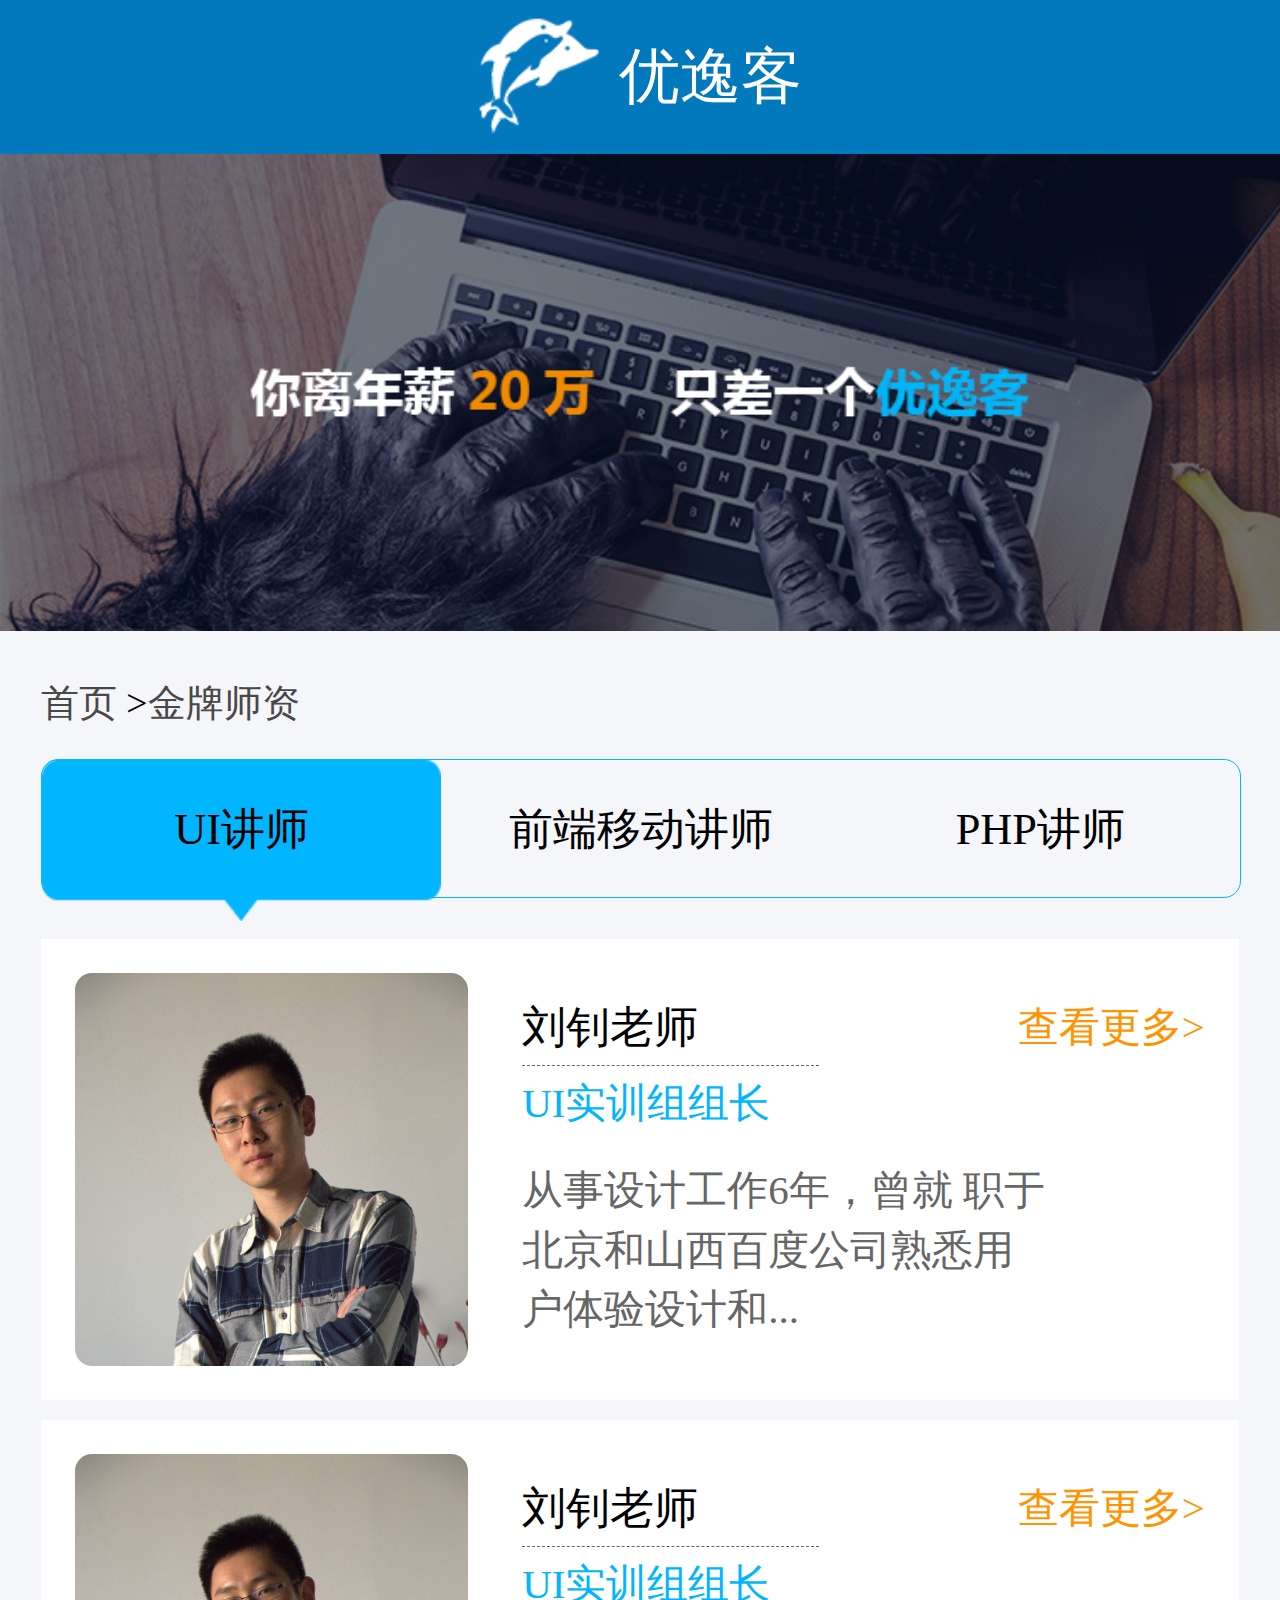
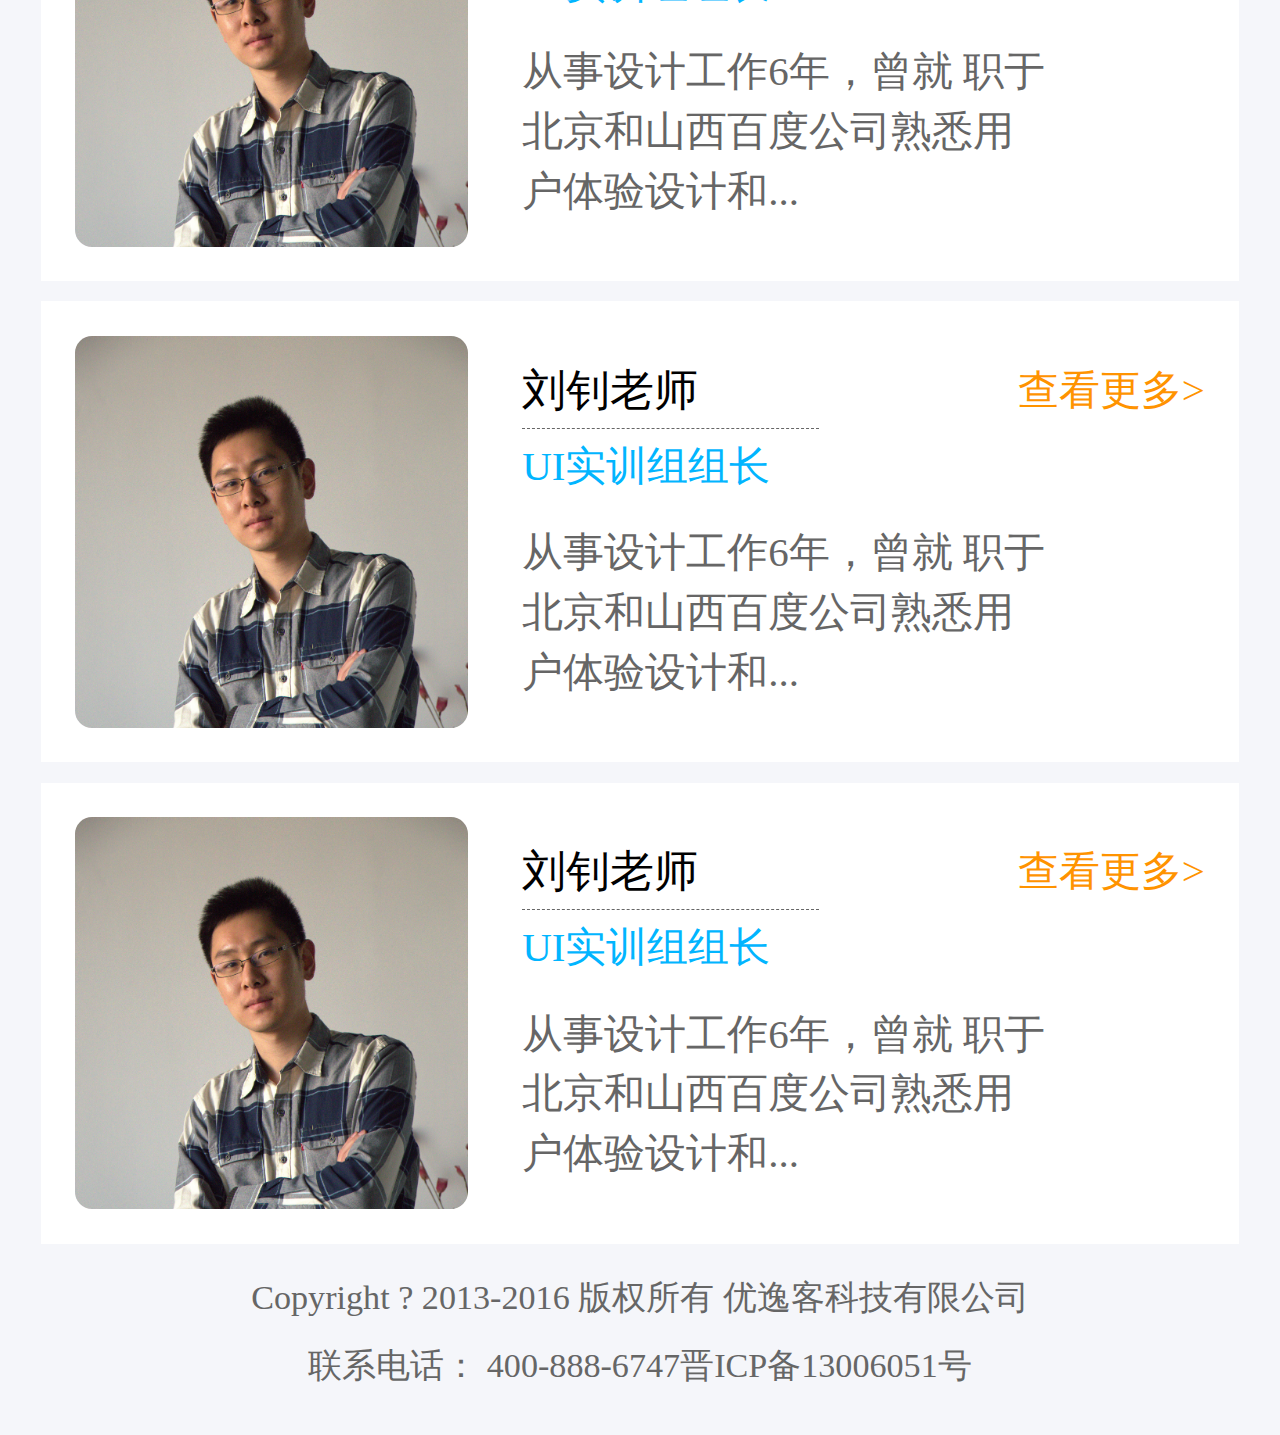
==== fxq_jpsz.html @ 82f6e85e "页面提交" ====
<!DOCTYPE html>
<html lang="en">
<head>
    <meta charset="UTF-8">
    <title>Document</title>
    <meta name="viewport" content="width=device-width,initial-scale=1.0,maximum-scale=1.0,user-scalable=0"/>
    <link rel="stylesheet" href="css/normalize.css">
    <link rel="stylesheet" href="css/fxq_jpsz.css">
    <link rel="stylesheet" href="css/fxq_hf.css">
    <link rel="stylesheet" href="css/swiper.min.css">
</head>
<body>
<!-- 头部 -->
<div class="fxq-head">
    <div class="fxq-t">
        <img src="images/logo.png" alt="">
        <span>优逸客</span>
    </div>
    <!--首页之外的页面固定banner图片-->
    <div class="fxq-banner-pic">
        <img src="images/banner.png" alt="">
    </div>
</div>
<!--金牌师资-->
<div class="fxq-jpsz">
    <!--面包屑导航-->
    <ul class="fxq-jpsz-nav">
        <li>
            <a href="##">首页</a>
            <span> > </span>
        </li>
        <li>
            <a href="##">金牌师资</a>
        </li>
    </ul>
    <!--金牌师资分类-->
    <ul class="fxq-jpsz-navs">
        <li>
            <div class="fxq-jpsz-bg" style="background:url(images/bg.png) no-repeat center/100% 100%">
                <a href="##" class="fxq-jpsz-alink">UI讲师</a>
            </div>
        </li>
        <li>
            <div class="fxq-jpsz-bg">
                <a href="##" class="fxq-jpsz-alink">前端移动讲师</a>
            </div>
        </li>
        <li>
            <div class="fxq-jpsz-bg">
                <a href="##" class="fxq-jpsz-alink">PHP讲师</a>
            </div>
        </li>
    </ul>
    <!--金牌教师列表-->
    <div class="fxq-jpsz-list">
        <!--金牌教师介绍-->
        <div class="fxq-jpsz-one">
            <!--教师图片-->
            <div class="fxq-jpsz-img">
                <img src="images/img.jpg" alt="">
            </div>
            <!--教师信息-->
            <ul class="fxq-jpsz-txt">
                <li class="fxq-jpsz-name">
                    <div class="fxq-jpsz-n">刘钊老师</div>
                    <div class="fxq-jpsz-p">UI实训组组长</div>
                </li>
                <li class="fxq-jpsz-more">
                    <a href="##">查看更多></a>
                </li>
                <li class="fxq-jpsz-con">
                    从事设计工作6年，曾就
                    职于北京和山西百度公司熟悉用户体验设计和...
                </li>
            </ul>
        </div>
        <div class="fxq-jpsz-one">
            <div class="fxq-jpsz-img">
                <img src="images/img.jpg" alt="">
            </div>
            <ul class="fxq-jpsz-txt">
                <li class="fxq-jpsz-name">
                    <div class="fxq-jpsz-n">刘钊老师</div>
                    <div class="fxq-jpsz-p">UI实训组组长</div>
                </li>
                <li class="fxq-jpsz-more">
                    <a href="##">查看更多></a>
                </li>
                <li class="fxq-jpsz-con">
                    从事设计工作6年，曾就
                    职于北京和山西百度公司熟悉用户体验设计和...
                </li>
            </ul>
        </div>
        <div class="fxq-jpsz-one">
            <!--教师图片-->
            <div class="fxq-jpsz-img">
                <img src="images/img.jpg" alt="">
            </div>
            <!--教师信息-->
            <ul class="fxq-jpsz-txt">
                <li class="fxq-jpsz-name">
                    <div class="fxq-jpsz-n">刘钊老师</div>
                    <div class="fxq-jpsz-p">UI实训组组长</div>
                </li>
                <li class="fxq-jpsz-more">
                    <a href="##">查看更多></a>
                </li>
                <li class="fxq-jpsz-con">
                    从事设计工作6年，曾就
                    职于北京和山西百度公司熟悉用户体验设计和...
                </li>
            </ul>
        </div>
        <div class="fxq-jpsz-one">
            <div class="fxq-jpsz-img">
                <img src="images/img.jpg" alt="">
            </div>
            <ul class="fxq-jpsz-txt">
                <li class="fxq-jpsz-name">
                    <div class="fxq-jpsz-n">刘钊老师</div>
                    <div class="fxq-jpsz-p">UI实训组组长</div>
                </li>
                <li class="fxq-jpsz-more">
                    <a href="##">查看更多></a>
                </li>
                <li class="fxq-jpsz-con">
                    从事设计工作6年，曾就
                    职于北京和山西百度公司熟悉用户体验设计和...
                </li>
            </ul>
        </div>
    </div>
</div>
<!--脚部-->
<div class="fxq-footer">
    <ul class="fxq-foot">
        <li>Copyright ? 2013-2016 版权所有 优逸客科技有限公司</li>
        <li>联系电话：
            <span>400-888-6747</span>晋ICP备13006051号
        </li>
    </ul>
</div>
</body>
<script src="js/basic.js"></script>
<script src="js/swiper.min.js"></script>
<script src="js/fxq.js"></script>
</html>
---- css/fxq_jpsz.css ----
body{
    font-family: "Microsoft YaHei";
    background: #F5F6FA;
}
*{
    list-style: none;
    padding:0;
    margin:0;
    border:0;
}
a{
    text-decoration: none;
    color: #494747;
}
/*金牌师资*/
.fxq-jpsz{
    width:7.02rem;
    height:auto;
    margin:0 auto;
    font-size: 0.22rem;
}
/*金牌师资面包屑导航*/
.fxq-jpsz-nav{
    height:0.65rem;
    margin-top: 0.1rem;
    line-height: 0.65rem;
}
.fxq-jpsz-nav li{
    float: left;
}
.fxq-jpsz-nav li a{
    font-size: 0.22rem;
}
/*金牌师资分类选项卡*/
.fxq-jpsz-navs{
    width:100%;
    height:0.8rem;
    border:0.01rem solid #01b5ff;
    border-radius:0.1rem;
    display: flex;
    justify-content:space-around;
}
.fxq-jpsz-navs li{
    width:33.33333%;
    line-height: 0.82rem;
    position: relative;
}
.fxq-jpsz-navs li a{
    display: block;
    width:100%;
    height:0.8rem;
    font-size: 0.26rem;
    color: #000;
    text-align: center;
}
.fxq-jpsz-navs li .fxq-jpsz-bg{
    width:100%;
    height:0.94rem;
    font-size: 0.26rem;
    position: absolute;
    top:0;
    left:0;
}
/*金牌师资列表*/
.fxq-jpsz-list{
    width:100%;
    margin-top: 0.24rem;
}
/*金牌师资每位教师信息*/
.fxq-jpsz-one{
    height:2.7rem;
    background: #fff;
    margin-bottom: 0.12rem;
}
/*教师图片*/
.fxq-jpsz-one .fxq-jpsz-img{
    display: inline-block;
    width:2.3rem;
    height:2.3rem;
    margin:0.2rem;
    border-radius:0.1rem;
    overflow: hidden;
}
.fxq-jpsz-one .fxq-jpsz-img img{
    width:100%;
    height:auto;
}
/*教师信息*/
.fxq-jpsz-txt{
    width:4rem;
    float: right;
    margin:0.3rem 0.2rem 0.3rem 0;
    display: flex;
    justify-content: space-between;
    flex-wrap: wrap;
    font-size: 0.24rem;
}
.fxq-jpsz-txt li{
    float: left;
}
.fxq-jpsz-name{
    width:1.74rem;
    height:1rem;
    line-height: 0.44rem;
}
.fxq-jpsz-n{
    font-size: 0.26rem;
    border-bottom: 0.01rem dashed #666;
}
.fxq-jpsz-p{
    color: #01b5ff;
}
.fxq-jpsz-more a{
    color: #ff9300;
    line-height: 0.44rem;
}
.fxq-jpsz-con{
    width:3.1rem;
    line-height: 0.35rem;
    color: #666666;
}
/*免费体验*/
.fxq-mfty{
    width:7.02rem;
    height:auto;
    margin:0 auto;
    font-size: 0.22rem;
}
/*免费体验面包屑导航*/
.fxq-mfty-nav{
    height:0.65rem;
    margin-top: 0.1rem;
    line-height: 0.65rem;
}
.fxq-mfty-nav li{
    float: left;
}
.fxq-mfty-nav li a{
    font-size: 0.22rem;
}
/*免费体验内容*/
.fxq-mfty-con{
    width:100%;
    height:auto;
    background: #fff;
    padding-top: 0.1rem;
}
.fxq-mfty-con .fxq-mfty-t{
    height:0.56rem;
    line-height: 0.56rem;
    margin:0 0.2rem 0.15rem 0.2rem;
}
.fxq-mfty-con .fxq-mfty-t .fxq-mfty-block{
    width:0.06rem;
    height:0.22rem;
    background: #01b5ff;
    margin-top:0.17rem;
    float: left;
}
.fxq-clear{
    clear: both;
}
.fxq-mfty-con .fxq-mfty-t .fxq-mfty-txt{
    width:6.4rem;
    border-bottom: 0.01rem dashed #444444;
    float: right;
    font-size: 0.24rem;
}
.fxq-mfty-ones{
    margin-left: 0.4rem;
}
.fxq-mfty-ones p{
    line-height: 0.4rem;
    font-size: 0.24rem;
    color: #666666;
    margin-bottom: 0.4rem;
}
.fxq-mfty-box{
    width:100%;
    height:3.6rem;
    background: #666666;
}
.fxq-mfty-con .fxq-mfty-line{
    width:6.45rem;
    border-bottom: 0.01rem dashed #666666;
    margin: 0.3rem 0 0.3rem 0.4rem;
}
.fxq-mfty-con .fxq-mfty-share{
    height:0.5rem;
    margin:0 0.2rem 0.25rem;
}
---- css/fxq_hf.css ----
body{
	font-family: "Microsoft YaHei";
}
*{
	list-style: none;
	padding:0;
	margin:0;
	border:0;
}
/*头部*/
.fxq-head{
	width: 7.5rem;
	height: auto;
}
.fxq-t{
	width: 100%;
	height: 0.9rem;
	background: #0278BD;
	display: flex;
	justify-content:center;
	line-height: 0.9rem;
}
.fxq-t img{
	width:0.73rem;
	height:0.69rem;
	vertical-align: middle;
	margin-top: 0.1rem;
	margin-right:0.1rem;
}
.fxq-t span{
	font-size: 0.36rem;
	color: #fff;
}

/*脚部*/
.fxq-footer{
	width:100%;
	height:1rem;
	color: #666666;
}
.fxq-foot{
	width:7.02rem;
	margin:0 auto;
	font-size: 0.2rem;
	text-align: center;
	line-height: 0.4rem;
}
/*首页之外的页面固定banner图片*/
.fxq-banner-pic{
	width:100%;
	height:2.8rem;
}
.fxq-banner-pic img{
	width:100%;
	height:auto;
}
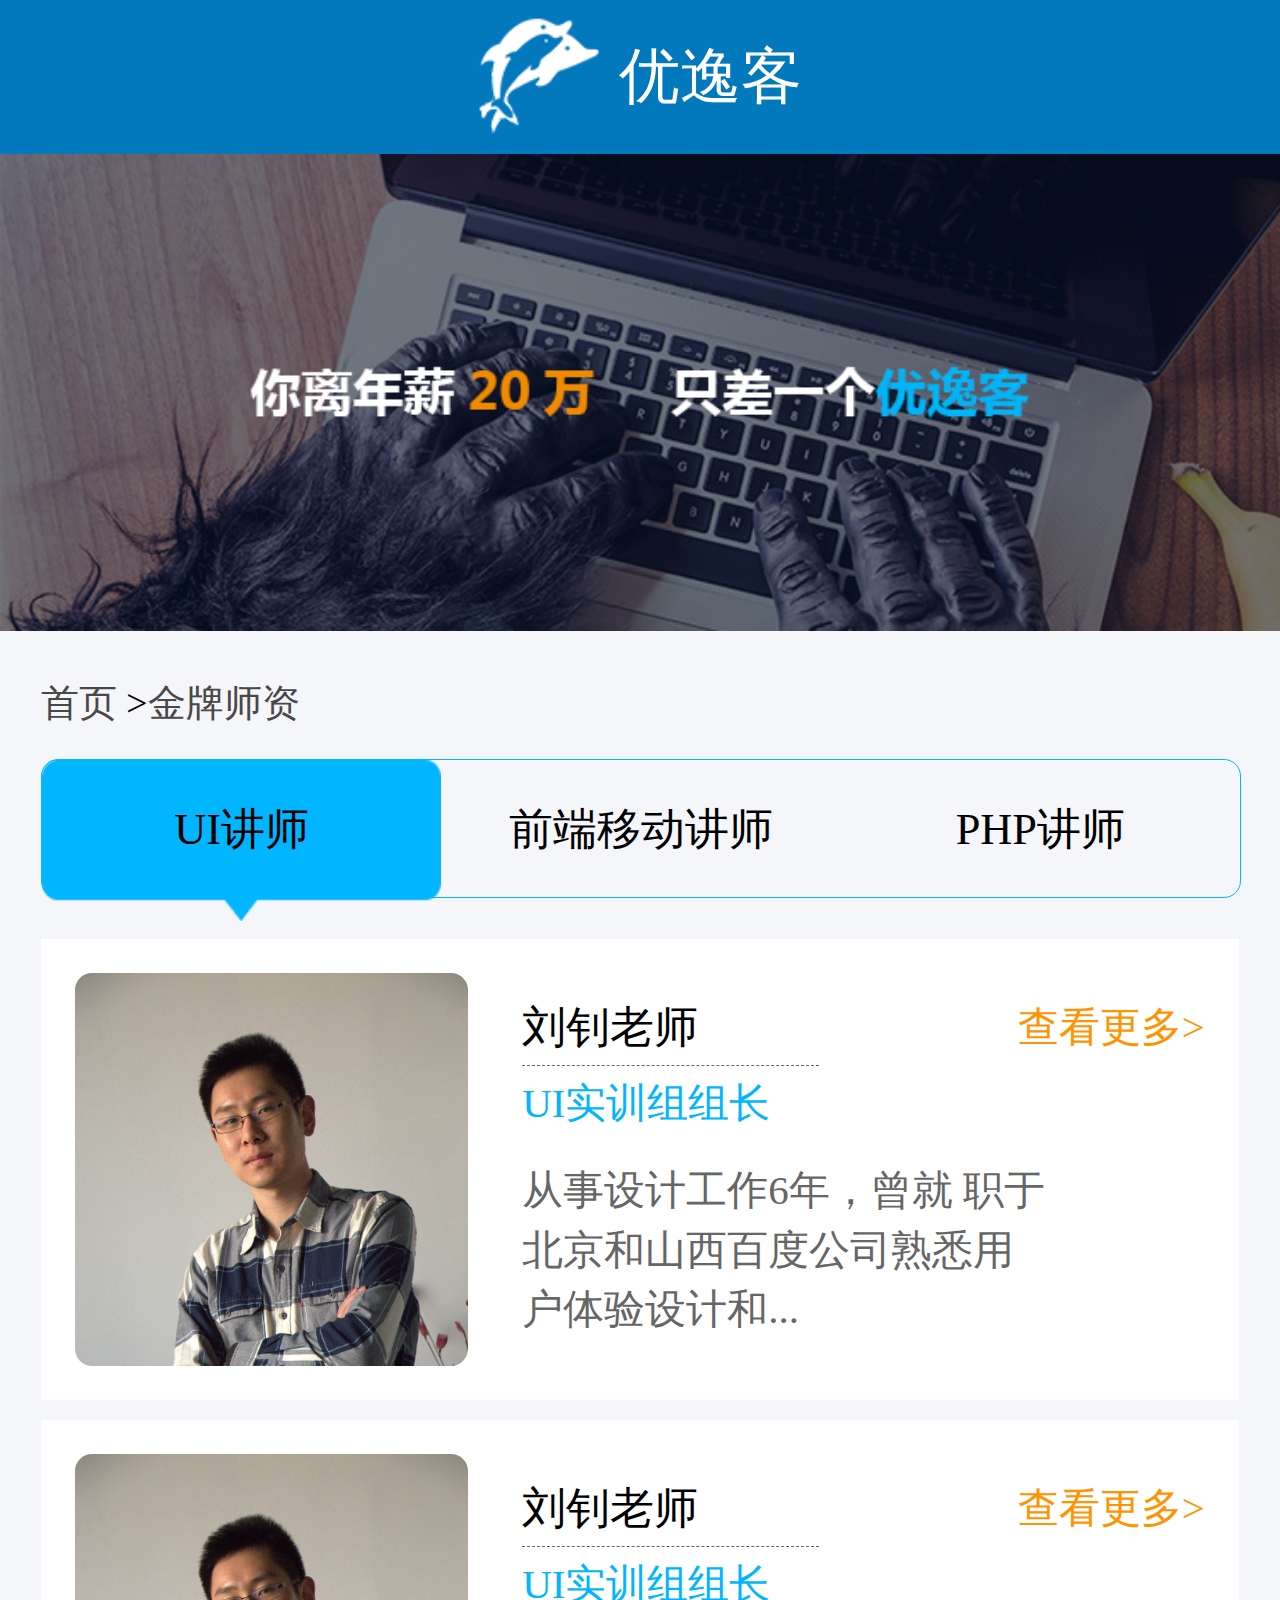
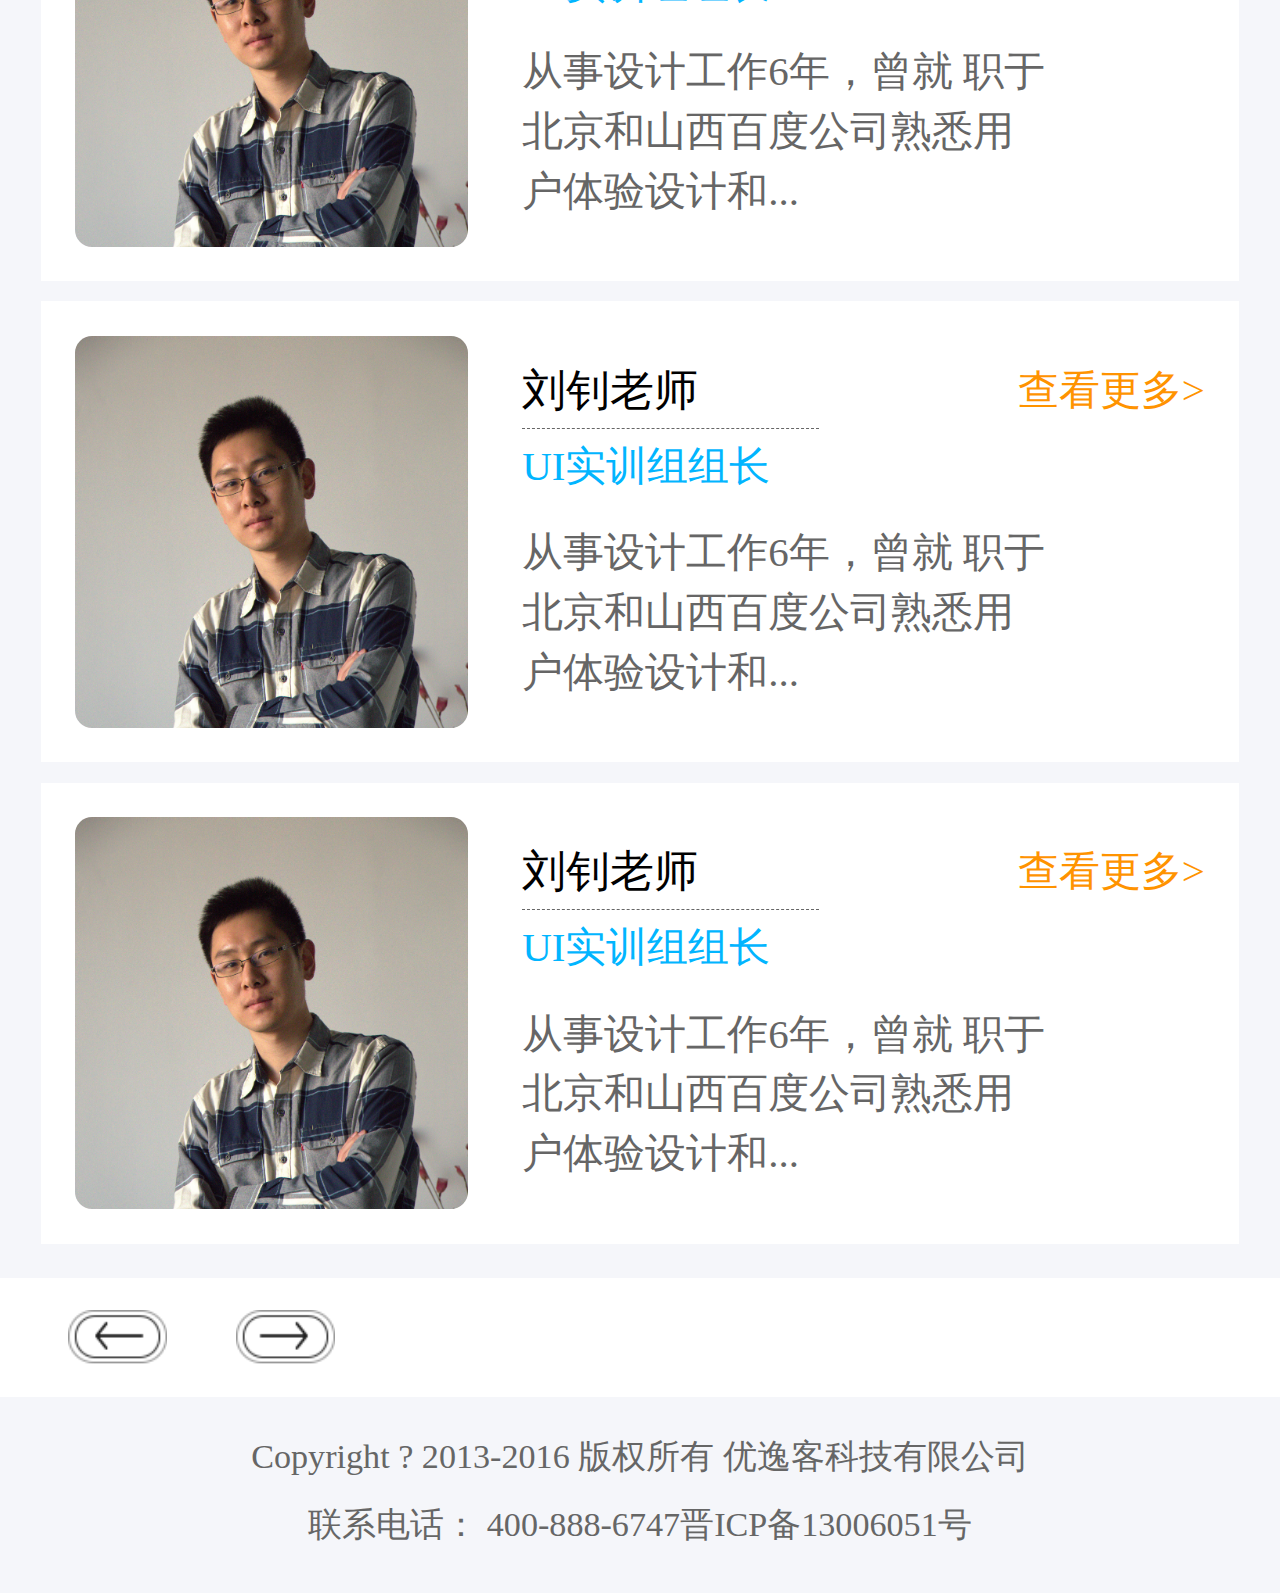
==== commit e6ee41bf: "add" ====
--- a/fxq_jpsz.html
+++ b/fxq_jpsz.html
@@ -132,6 +132,11 @@
         </div>
     </div>
 </div>
+<!--翻页开始-->
+<div class="fxq-fy">
+    <div class="fxq-fy-left"></div>
+    <div class="fxq-fy-right"></div>
+</div>
 <!--脚部-->
 <div class="fxq-footer">
     <ul class="fxq-foot">
--- a/css/fxq_jpsz.css
+++ b/css/fxq_jpsz.css
@@ -18,6 +18,7 @@
     height:auto;
     margin:0 auto;
     font-size: 0.22rem;
+    margin-bottom: 0.2rem;
 }
 /*金牌师资面包屑导航*/
 .fxq-jpsz-nav{
@@ -186,6 +187,42 @@
     margin: 0.3rem 0 0.3rem 0.4rem;
 }
 .fxq-mfty-con .fxq-mfty-share{
-    height:0.5rem;
     margin:0 0.2rem 0.25rem;
+}
+/*免费体检分享*/
+.fxq-mfty-share{
+    height: 0.9rem;
+    box-sizing: border-box;
+}
+.fxq-mfty-share .bdsharebuttonbox a{
+    width: 0.4rem;
+    height: 0.4rem;
+    float: left;
+    padding: 0;
+    margin: 6px 6px 0 6px;
+}
+.fxq-mfty-share .bdsharebuttonbox a img{
+    width: 0.4rem;
+    height: 0.4rem;
+}
+.fxq-mfty-share .zan{
+    width: 0.4rem;
+    height: 0.4rem;
+    background-image: url("../images/jyw-zan.png");
+    background-size: cover;
+    float: right;
+    margin-top: 0.1rem;
+}
+.fxq-mfty-share .down{
+    width: 0.4rem;
+    height: 0.4rem;
+    background-image: url("../images/jyw-down.png");
+    background-size: cover;
+    float: right;
+    margin: 0 0.2rem;
+    margin-top: 0.1rem;
+}
+.fxq-mfty-share .bdsharebuttonbox span{
+    float: left;
+    line-height: 0.6rem;
 }--- a/css/fxq_hf.css
+++ b/css/fxq_hf.css
@@ -1,5 +1,6 @@
 body{
 	font-family: "Microsoft YaHei";
+	background: #F5F6FA;
 }
 *{
 	list-style: none;
@@ -37,12 +38,17 @@
 	width:100%;
 	height:1rem;
 	color: #666666;
+	margin-top: 0.15rem;
 }
 .fxq-foot{
 	width:7.02rem;
 	margin:0 auto;
+	height:1rem;
 	font-size: 0.2rem;
 	text-align: center;
+	line-height: 0.4rem;
+}
+.fxq-foot li{
 	line-height: 0.4rem;
 }
 /*首页之外的页面固定banner图片*/
@@ -53,4 +59,27 @@
 .fxq-banner-pic img{
 	width:100%;
 	height:auto;
+}
+/*分页器*/
+.fxq-fy{
+	width:100%;
+	height:0.7rem;
+	background: #fff;
+	margin-top: 0.1rem;
+}
+.fxq-fy-left{
+	width: 0.58rem;
+	height:0.32rem;
+	background: url("../images/l.png") no-repeat center/100% 100%;
+	float: left;
+	margin-left:0.4rem;
+	margin-top: 0.19rem;
+}
+.fxq-fy-right{
+	width: 0.58rem;
+	height:0.32rem;
+	background: url("../images/r.png") no-repeat center/100% 100%;
+	float: left;
+	margin-left:0.4rem;
+	margin-top: 0.19rem;
 }